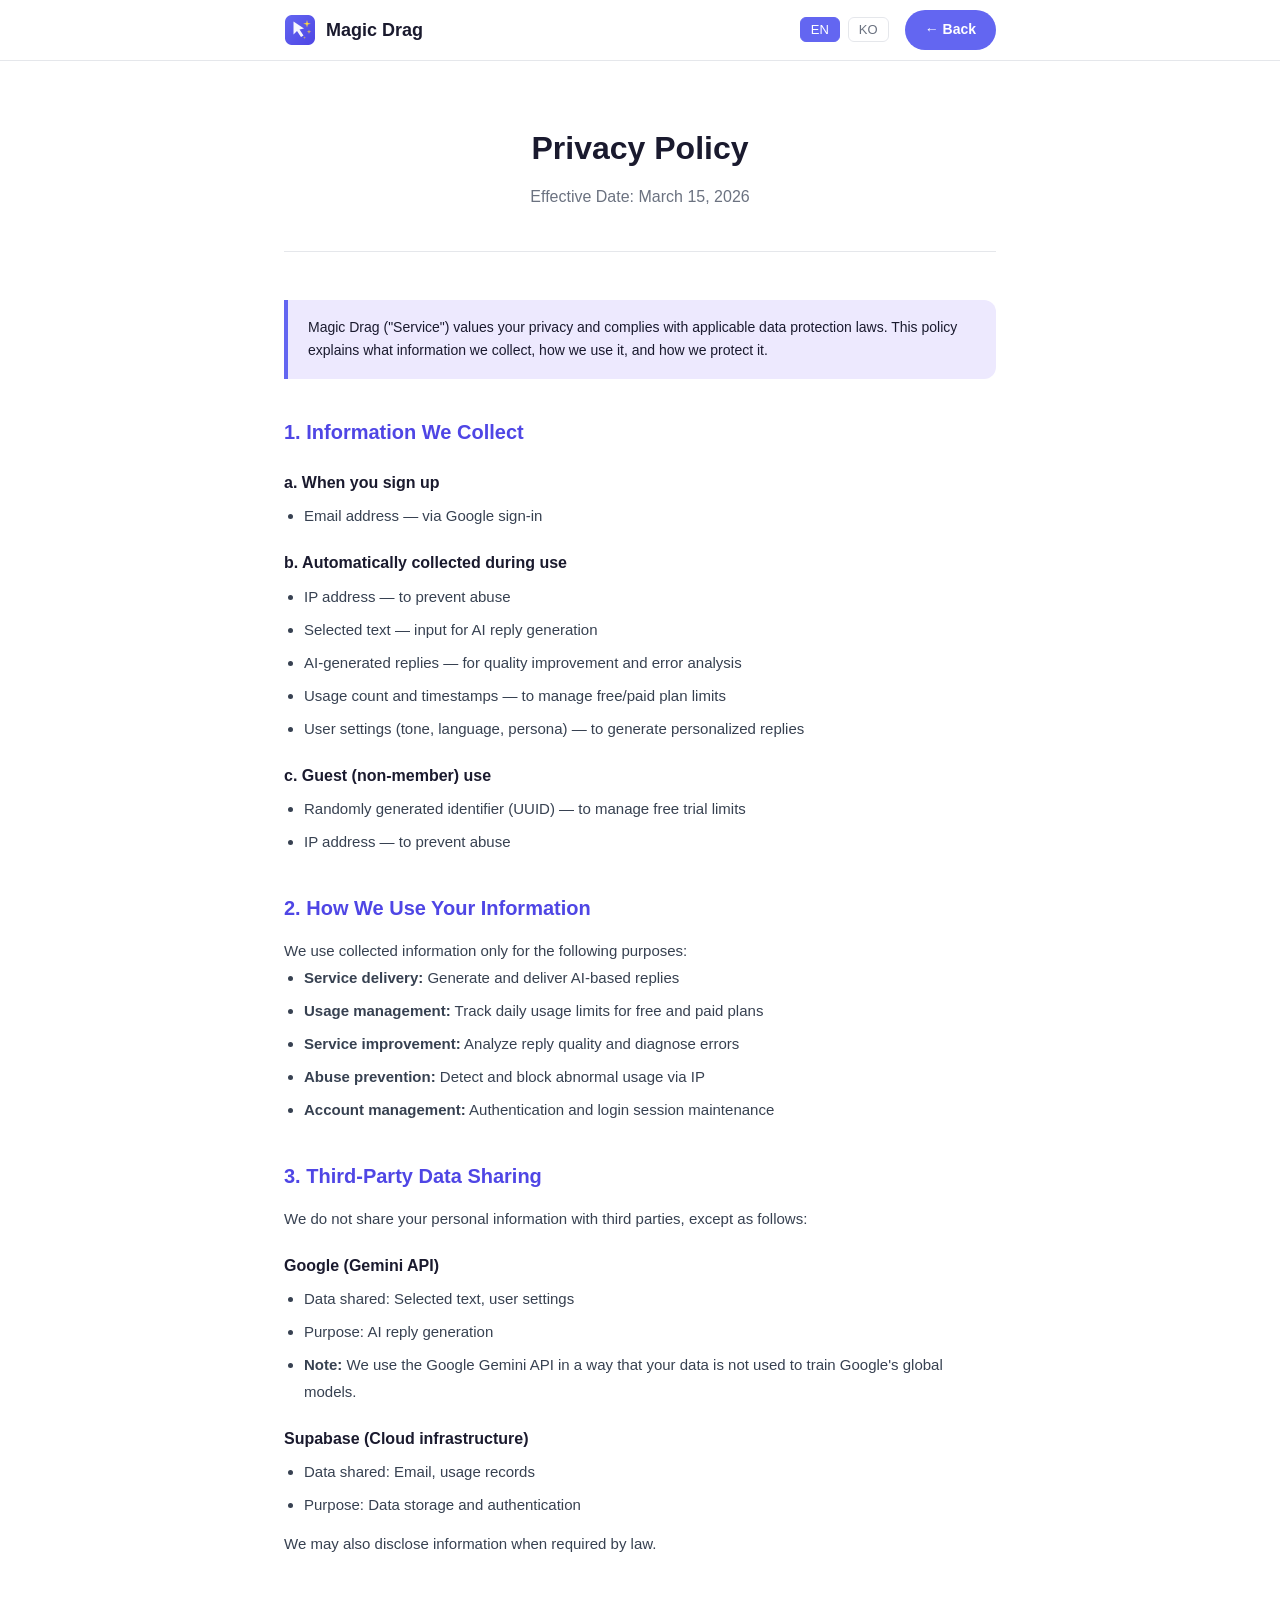
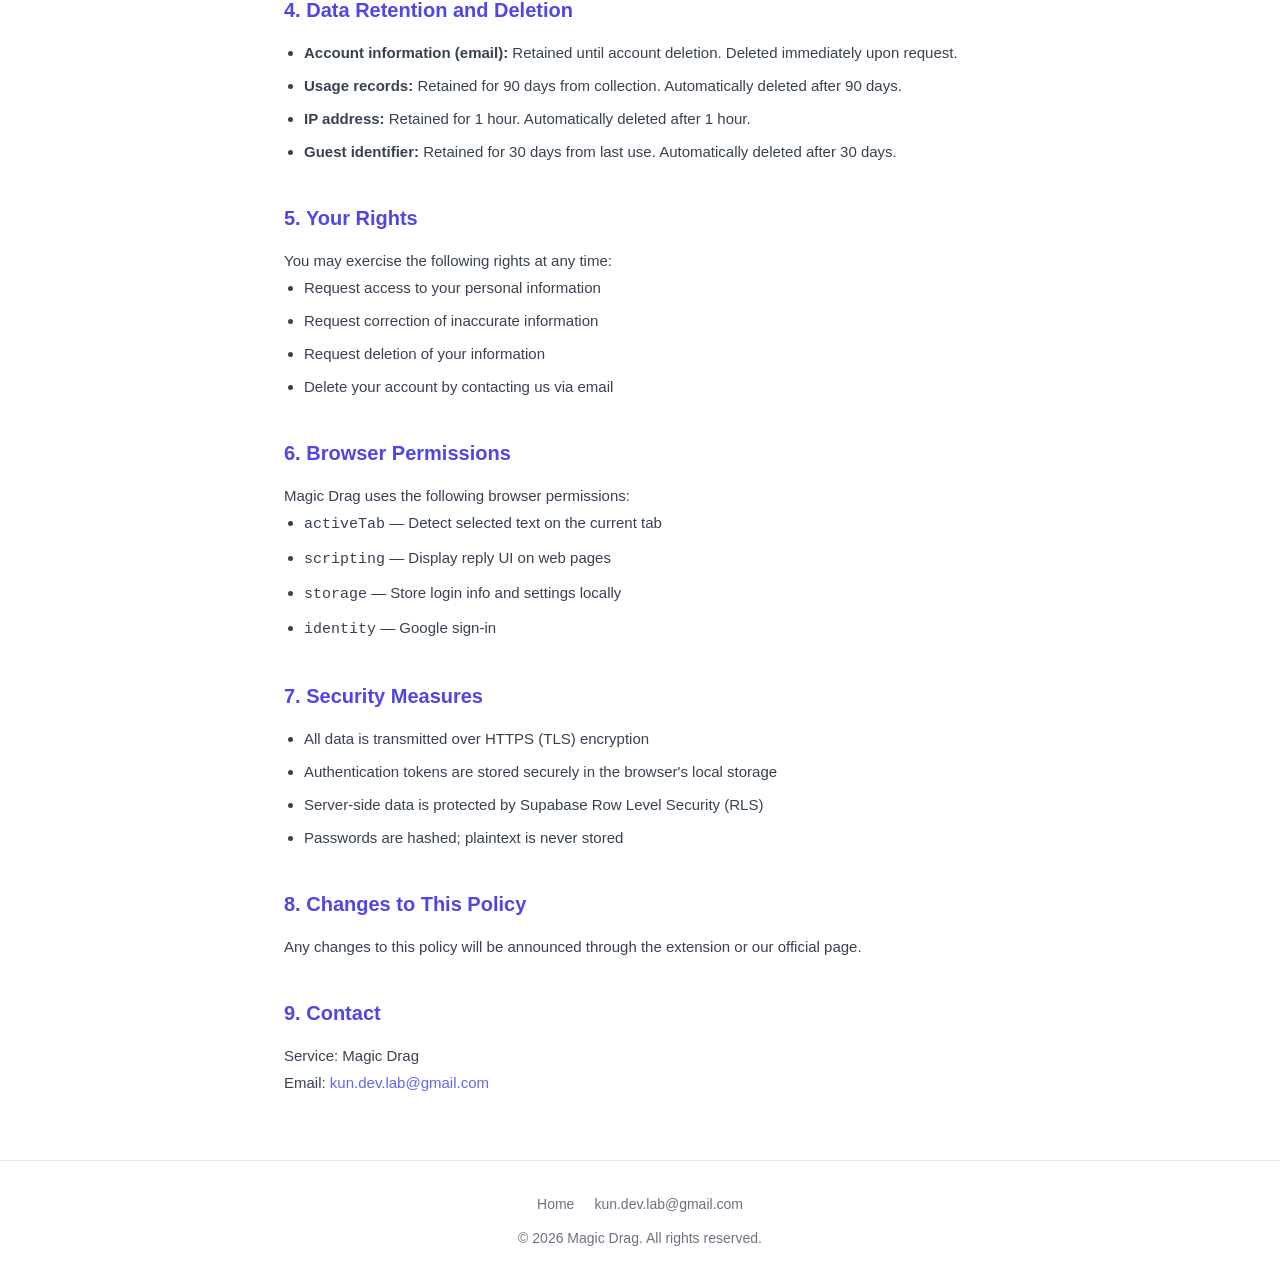
==== privacy.html @ 1cdbdd1b "first commit" ====
<!DOCTYPE html>
<html lang="en">
<head>
    <!-- Google Tag Manager -->
<script>(function(w,d,s,l,i){w[l]=w[l]||[];w[l].push({'gtm.start':
new Date().getTime(),event:'gtm.js'});var f=d.getElementsByTagName(s)[0],
j=d.createElement(s),dl=l!='dataLayer'?'&l='+l:'';j.async=true;j.src=
'https://www.googletagmanager.com/gtm.js?id='+i+dl;f.parentNode.insertBefore(j,f);
})(window,document,'script','dataLayer','GTM-PHXSKF7Q');</script>
<!-- End Google Tag Manager -->
  <meta charset="UTF-8" />
  <meta name="viewport" content="width=device-width, initial-scale=1.0" />
  <title>Privacy Policy — Magic Drag</title>
  <link rel="icon" href="favicon.png" />
  <link rel="stylesheet" href="style.css" />
</head>
<body>
  <!-- Google Tag Manager (noscript) -->
<noscript><iframe src="https://www.googletagmanager.com/ns.html?id=GTM-PHXSKF7Q"
height="0" width="0" style="display:none;visibility:hidden"></iframe></noscript>
<!-- End Google Tag Manager (noscript) -->

<header>
  <div class="container">
    <nav class="nav">
      <a href="index.html" class="logo">
        <img src="icon-128.png" alt="Magic Drag" />
        Magic Drag
      </a>
      <div style="display:flex;align-items:center;gap:16px;">
        <div class="lang-toggle">
          <button class="lang-btn" id="btn-en" onclick="setLang('en')">EN</button>
          <button class="lang-btn" id="btn-ko" onclick="setLang('ko')">KO</button>
        </div>
        <a href="index.html" class="nav-cta" data-en="← Back" data-ko="← 홈으로">← Back</a>
      </div>
    </nav>
  </div>
</header>

<main>
  <div class="container">

    <!-- Hero -->
    <div class="policy-hero">
      <h1 data-en="Privacy Policy" data-ko="개인정보 처리방침">Privacy Policy</h1>
      <p data-en="Effective Date: March 15, 2026" data-ko="시행일: 2026년 3월 15일">Effective Date: March 15, 2026</p>
    </div>

    <!-- English -->
    <div id="content-en" class="policy-body">
      <div class="notice">
        Magic Drag ("Service") values your privacy and complies with applicable data protection laws. This policy explains what information we collect, how we use it, and how we protect it.
      </div>

      <h2>1. Information We Collect</h2>
      <h3>a. When you sign up</h3>
      <ul>
        <li>Email address — via Google sign-in</li>
      </ul>
      <h3>b. Automatically collected during use</h3>
      <ul>
        <li>IP address — to prevent abuse</li>
        <li>Selected text — input for AI reply generation</li>
        <li>AI-generated replies — for quality improvement and error analysis</li>
        <li>Usage count and timestamps — to manage free/paid plan limits</li>
        <li>User settings (tone, language, persona) — to generate personalized replies</li>
      </ul>
      <h3>c. Guest (non-member) use</h3>
      <ul>
        <li>Randomly generated identifier (UUID) — to manage free trial limits</li>
        <li>IP address — to prevent abuse</li>
      </ul>

      <h2>2. How We Use Your Information</h2>
      <p>We use collected information only for the following purposes:</p>
      <ul>
        <li><strong>Service delivery:</strong> Generate and deliver AI-based replies</li>
        <li><strong>Usage management:</strong> Track daily usage limits for free and paid plans</li>
        <li><strong>Service improvement:</strong> Analyze reply quality and diagnose errors</li>
        <li><strong>Abuse prevention:</strong> Detect and block abnormal usage via IP</li>
        <li><strong>Account management:</strong> Authentication and login session maintenance</li>
      </ul>

      <h2>3. Third-Party Data Sharing</h2>
      <p>We do not share your personal information with third parties, except as follows:</p>
      <h3>Google (Gemini API)</h3>
      <ul>
        <li>Data shared: Selected text, user settings</li>
        <li>Purpose: AI reply generation</li>
        <li><strong>Note:</strong> We use the Google Gemini API in a way that your data is not used to train Google's global models.</li>
      </ul>
      <h3>Supabase (Cloud infrastructure)</h3>
      <ul>
        <li>Data shared: Email, usage records</li>
        <li>Purpose: Data storage and authentication</li>
      </ul>
      <p>We may also disclose information when required by law.</p>

      <h2>4. Data Retention and Deletion</h2>
      <ul>
        <li><strong>Account information (email):</strong> Retained until account deletion. Deleted immediately upon request.</li>
        <li><strong>Usage records:</strong> Retained for 90 days from collection. Automatically deleted after 90 days.</li>
        <li><strong>IP address:</strong> Retained for 1 hour. Automatically deleted after 1 hour.</li>
        <li><strong>Guest identifier:</strong> Retained for 30 days from last use. Automatically deleted after 30 days.</li>
      </ul>

      <h2>5. Your Rights</h2>
      <p>You may exercise the following rights at any time:</p>
      <ul>
        <li>Request access to your personal information</li>
        <li>Request correction of inaccurate information</li>
        <li>Request deletion of your information</li>
        <li>Delete your account by contacting us via email</li>
      </ul>

      <h2>6. Browser Permissions</h2>
      <p>Magic Drag uses the following browser permissions:</p>
      <ul>
        <li><code>activeTab</code> — Detect selected text on the current tab</li>
        <li><code>scripting</code> — Display reply UI on web pages</li>
        <li><code>storage</code> — Store login info and settings locally</li>
        <li><code>identity</code> — Google sign-in</li>
      </ul>

      <h2>7. Security Measures</h2>
      <ul>
        <li>All data is transmitted over HTTPS (TLS) encryption</li>
        <li>Authentication tokens are stored securely in the browser's local storage</li>
        <li>Server-side data is protected by Supabase Row Level Security (RLS)</li>
        <li>Passwords are hashed; plaintext is never stored</li>
      </ul>

      <h2>8. Changes to This Policy</h2>
      <p>Any changes to this policy will be announced through the extension or our official page.</p>

      <h2>9. Contact</h2>
      <p>Service: Magic Drag<br>
      Email: <a href="mailto:kun.dev.lab@gmail.com">kun.dev.lab@gmail.com</a></p>
    </div>

    <!-- Korean -->
    <div id="content-ko" class="policy-body" style="display:none;">
      <div class="notice">
        Magic Drag (이하 "서비스")는 이용자의 개인정보를 중요하게 생각하며, 「개인정보 보호법」 등 관련 법령을 준수합니다. 본 개인정보 처리방침은 서비스가 어떤 정보를 수집하고, 어떻게 이용·보관·파기하는지 안내합니다.
      </div>

      <h2>1. 수집하는 개인정보 항목</h2>
      <h3>가. 회원가입 시</h3>
      <ul>
        <li>이메일 주소 — Google 소셜 로그인</li>
      </ul>
      <h3>나. 서비스 이용 중 자동 수집</h3>
      <ul>
        <li>IP 주소 — 비정상 이용 방지(남용 탐지)</li>
        <li>사용자가 선택한 텍스트 — AI 답변 생성을 위한 입력값</li>
        <li>AI 생성 답변 — 서비스 품질 개선 및 오류 분석</li>
        <li>서비스 이용 횟수·일시 — 무료/유료 플랜 사용량 관리</li>
        <li>사용자 설정값 (톤, 언어, 페르소나) — 맞춤형 답변 생성</li>
      </ul>
      <h3>다. 비회원(게스트) 이용 시</h3>
      <ul>
        <li>임의 생성 식별자 (UUID) — 무료 체험 횟수 관리</li>
        <li>IP 주소 — 비정상 이용 방지</li>
      </ul>

      <h2>2. 개인정보의 이용 목적</h2>
      <p>수집한 정보는 다음 목적으로만 이용합니다.</p>
      <ul>
        <li><strong>서비스 제공:</strong> AI 기반 답변 생성 및 결과 전달</li>
        <li><strong>사용량 관리:</strong> 무료·유료 플랜별 일일 사용 횟수 관리</li>
        <li><strong>서비스 개선:</strong> 답변 품질 분석 및 오류 진단</li>
        <li><strong>남용 방지:</strong> IP 기반 비정상 이용 탐지 및 차단</li>
        <li><strong>계정 관리:</strong> 회원 인증, 로그인 상태 유지</li>
      </ul>

      <h2>3. 개인정보의 제3자 제공</h2>
      <p>서비스는 원칙적으로 이용자의 개인정보를 외부에 제공하지 않습니다. 다만, 다음의 경우 예외로 합니다.</p>
      <h3>Google (Gemini API)</h3>
      <ul>
        <li>제공 항목: 사용자가 선택한 텍스트, 설정값</li>
        <li>제공 목적: AI 답변 생성</li>
        <li><strong>참고:</strong> 전송된 텍스트 데이터는 Google의 AI 모델을 학습시키는 데 활용되지 않습니다.</li>
      </ul>
      <h3>Supabase (클라우드 인프라)</h3>
      <ul>
        <li>제공 항목: 이메일, 사용 기록</li>
        <li>제공 목적: 데이터 저장 및 인증</li>
      </ul>
      <p>법령에 의한 요청이 있는 경우 관련 절차에 따라 제공할 수 있습니다.</p>

      <h2>4. 개인정보의 보유 및 파기</h2>
      <ul>
        <li><strong>회원 정보 (이메일):</strong> 회원 탈퇴 시까지 보유. 탈퇴 요청 후 즉시 삭제.</li>
        <li><strong>서비스 이용 기록:</strong> 수집일로부터 90일 보유. 90일 경과 후 자동 삭제.</li>
        <li><strong>IP 주소:</strong> 수집일로부터 1시간 보유. 1시간 경과 후 자동 삭제.</li>
        <li><strong>게스트 식별자:</strong> 최종 이용일로부터 30일 보유. 30일 경과 후 자동 삭제.</li>
      </ul>

      <h2>5. 이용자의 권리</h2>
      <p>이용자는 언제든지 다음의 권리를 행사할 수 있습니다.</p>
      <ul>
        <li>열람 요청: 본인의 개인정보 처리 현황을 확인할 수 있습니다.</li>
        <li>수정 요청: 잘못된 개인정보의 정정을 요청할 수 있습니다.</li>
        <li>삭제 요청: 개인정보의 삭제를 요청할 수 있습니다.</li>
        <li>회원 탈퇴: 이메일로 탈퇴를 요청할 수 있습니다.</li>
      </ul>

      <h2>6. 브라우저 권한 안내</h2>
      <p>Magic Drag 확장 프로그램은 다음 브라우저 권한을 사용합니다.</p>
      <ul>
        <li><code>activeTab</code> — 현재 탭에서 선택한 텍스트 감지</li>
        <li><code>scripting</code> — 웹페이지에 답변 UI 표시</li>
        <li><code>storage</code> — 로그인 정보 및 설정값 로컬 저장</li>
        <li><code>identity</code> — Google 소셜 로그인</li>
      </ul>

      <h2>7. 개인정보 보호를 위한 기술적 조치</h2>
      <ul>
        <li>모든 데이터 전송은 HTTPS(TLS) 암호화를 적용합니다.</li>
        <li>인증 토큰은 브라우저 로컬 저장소에 보관됩니다.</li>
        <li>서버 측 데이터는 Supabase의 Row Level Security(RLS) 정책으로 보호됩니다.</li>
        <li>비밀번호는 해시 처리되어 저장되며, 원문은 보관하지 않습니다.</li>
      </ul>

      <h2>8. 개인정보 처리방침의 변경</h2>
      <p>본 방침이 변경되는 경우, 변경 사항을 확장 프로그램 내 또는 공식 페이지를 통해 공지합니다.</p>

      <h2>9. 문의처</h2>
      <p>서비스명: Magic Drag<br>
      이메일: <a href="mailto:kun.dev.lab@gmail.com">kun.dev.lab@gmail.com</a></p>
    </div>

    <div style="height: 64px;"></div>
  </div>
</main>

<footer>
  <div class="container">
    <div class="footer-links">
      <a href="index.html" data-en="Home" data-ko="홈">Home</a>
      <a href="mailto:kun.dev.lab@gmail.com">kun.dev.lab@gmail.com</a>
    </div>
    <p>© 2026 Magic Drag. All rights reserved.</p>
  </div>
</footer>

<script>
  const ko = ['ko', 'ko-KR', 'ko-kr'];
  let currentLang = ko.includes(navigator.language) ? 'ko' : 'en';

  function applyLang(lang) {
    currentLang = lang;
    document.documentElement.lang = lang;

    document.getElementById('content-en').style.display = lang === 'en' ? '' : 'none';
    document.getElementById('content-ko').style.display = lang === 'ko' ? '' : 'none';

    document.querySelectorAll('[data-en][data-ko]').forEach(el => {
      const val = el.getAttribute('data-' + lang);
      if (val !== null) el.innerHTML = val;
    });

    document.getElementById('btn-en').classList.toggle('active', lang === 'en');
    document.getElementById('btn-ko').classList.toggle('active', lang === 'ko');
  }

  function setLang(lang) {
    localStorage.setItem('md_lang', lang);
    applyLang(lang);
  }

  const saved = localStorage.getItem('md_lang');
  applyLang(saved || currentLang);
</script>
</body>
</html>
---- style.css ----
/* =====================
   Reset & Base
   ===================== */
*, *::before, *::after { box-sizing: border-box; margin: 0; padding: 0; }

:root {
  --primary: #6366f1;
  --primary-dark: #4f46e5;
  --accent: #FFD93D;
  --text: #1a1a2e;
  --text-muted: #6b7280;
  --bg: #ffffff;
  --bg-section: #f8f7ff;
  --border: #e5e7eb;
  --radius: 16px;
  --shadow: 0 4px 24px rgba(99,102,241,0.10);
}

body {
  font-family: -apple-system, BlinkMacSystemFont, 'Segoe UI', 'Noto Sans KR', sans-serif;
  color: var(--text);
  background: var(--bg);
  line-height: 1.7;
  -webkit-font-smoothing: antialiased;
}

a { color: var(--primary); text-decoration: none; }
a:hover { text-decoration: underline; }

/* =====================
   Layout
   ===================== */
.container { max-width: 760px; margin: 0 auto; padding: 0 24px; }

/* =====================
   Header / Nav
   ===================== */
header {
  position: sticky;
  top: 0;
  background: rgba(255,255,255,0.92);
  backdrop-filter: blur(12px);
  border-bottom: 1px solid var(--border);
  z-index: 100;
}

.nav {
  display: flex;
  align-items: center;
  justify-content: space-between;
  height: 60px;
}

.logo {
  display: flex;
  align-items: center;
  gap: 10px;
  font-weight: 700;
  font-size: 18px;
  color: var(--text);
  text-decoration: none;
}

.logo img { width: 32px; height: 32px; border-radius: 8px; }

.nav-cta {
  background: var(--primary);
  color: #fff !important;
  padding: 8px 20px;
  border-radius: 99px;
  font-weight: 600;
  font-size: 14px;
  text-decoration: none !important;
  transition: background 0.2s;
}
.nav-cta:hover { background: var(--primary-dark); text-decoration: none !important; }

/* =====================
   Hero
   ===================== */
.hero {
  text-align: center;
  padding: 80px 0 64px;
}

.hero-badge {
  display: inline-block;
  background: #ede9fe;
  color: var(--primary-dark);
  font-size: 13px;
  font-weight: 600;
  padding: 4px 14px;
  border-radius: 99px;
  margin-bottom: 24px;
}

.hero h1 {
  font-size: clamp(32px, 6vw, 52px);
  font-weight: 800;
  line-height: 1.2;
  letter-spacing: -0.02em;
  margin-bottom: 20px;
  background: linear-gradient(135deg, var(--primary), var(--primary-dark));
  -webkit-background-clip: text;
  -webkit-text-fill-color: transparent;
  background-clip: text;
}

.hero p {
  font-size: clamp(16px, 2.5vw, 20px);
  color: var(--text-muted);
  max-width: 520px;
  margin: 0 auto 36px;
}

.hero-btns {
  display: flex;
  gap: 12px;
  justify-content: center;
  flex-wrap: wrap;
}

.btn-primary {
  background: linear-gradient(135deg, var(--primary), var(--primary-dark));
  color: #fff;
  padding: 14px 32px;
  border-radius: 99px;
  font-weight: 700;
  font-size: 16px;
  text-decoration: none;
  box-shadow: 0 4px 16px rgba(99,102,241,0.35);
  transition: transform 0.15s, box-shadow 0.15s;
}
.btn-primary:hover { transform: translateY(-2px); box-shadow: 0 8px 24px rgba(99,102,241,0.40); text-decoration: none; }

.btn-secondary {
  background: transparent;
  color: var(--primary);
  padding: 14px 32px;
  border-radius: 99px;
  font-weight: 600;
  font-size: 16px;
  border: 2px solid var(--primary);
  text-decoration: none;
  transition: background 0.15s;
}
.btn-secondary:hover { background: #ede9fe; text-decoration: none; }

/* =====================
   Demo GIF / Screenshot
   ===================== */
.hero-demo {
  margin: 48px auto 0;
  max-width: 600px;
  border-radius: 20px;
  overflow: hidden;
  box-shadow: 0 16px 48px rgba(99,102,241,0.18);
  border: 1px solid var(--border);
  background: var(--bg-section);
  aspect-ratio: 16/9;
  display: flex;
  align-items: center;
  justify-content: center;
  color: var(--text-muted);
  font-size: 14px;
}

/* =====================
   Section
   ===================== */
section { padding: 64px 0; }
section:nth-child(even) { background: var(--bg-section); }

.section-label {
  font-size: 13px;
  font-weight: 700;
  text-transform: uppercase;
  letter-spacing: 0.08em;
  color: var(--primary);
  margin-bottom: 12px;
}

.section-title {
  font-size: clamp(24px, 4vw, 36px);
  font-weight: 800;
  margin-bottom: 12px;
  letter-spacing: -0.02em;
}

.section-sub {
  color: var(--text-muted);
  font-size: 16px;
  margin-bottom: 40px;
}

/* =====================
   Cards Grid
   ===================== */
.cards {
  display: grid;
  grid-template-columns: repeat(auto-fit, minmax(200px, 1fr));
  gap: 20px;
}

.card {
  background: var(--bg);
  border: 1px solid var(--border);
  border-radius: var(--radius);
  padding: 28px 24px;
  box-shadow: var(--shadow);
}

.card-icon {
  font-size: 32px;
  margin-bottom: 14px;
}

.card h3 {
  font-size: 17px;
  font-weight: 700;
  margin-bottom: 8px;
}

.card p {
  font-size: 14px;
  color: var(--text-muted);
  line-height: 1.6;
}

/* =====================
   Steps
   ===================== */
.steps { display: flex; flex-direction: column; gap: 24px; }

.step {
  display: flex;
  gap: 20px;
  align-items: flex-start;
}

.step-num {
  width: 40px;
  height: 40px;
  border-radius: 50%;
  background: linear-gradient(135deg, var(--primary), var(--primary-dark));
  color: #fff;
  font-weight: 800;
  font-size: 18px;
  display: flex;
  align-items: center;
  justify-content: center;
  flex-shrink: 0;
}

.step-content h3 { font-size: 18px; font-weight: 700; margin-bottom: 4px; }
.step-content p { font-size: 15px; color: var(--text-muted); }

/* =====================
   Pricing
   ===================== */
.pricing-grid {
  display: grid;
  grid-template-columns: repeat(auto-fit, minmax(240px, 1fr));
  gap: 24px;
}

.plan {
  border: 2px solid var(--border);
  border-radius: var(--radius);
  padding: 32px 28px;
  position: relative;
}

.plan.featured {
  border-color: var(--primary);
  box-shadow: 0 0 0 4px rgba(99,102,241,0.10);
}

.plan-badge {
  position: absolute;
  top: -13px;
  left: 50%;
  transform: translateX(-50%);
  background: var(--primary);
  color: #fff;
  font-size: 12px;
  font-weight: 700;
  padding: 3px 14px;
  border-radius: 99px;
}

.plan-name { font-size: 20px; font-weight: 800; margin-bottom: 6px; }
.plan-price { font-size: 32px; font-weight: 800; margin-bottom: 20px; color: var(--primary); }
.plan-price span { font-size: 16px; font-weight: 400; color: var(--text-muted); }

.plan ul { list-style: none; display: flex; flex-direction: column; gap: 10px; }
.plan ul li { font-size: 15px; display: flex; gap: 8px; align-items: flex-start; }
.plan ul li::before { content: "✓"; color: var(--primary); font-weight: 700; flex-shrink: 0; }

.plan-cta {
  display: block;
  margin-top: 28px;
  text-align: center;
  padding: 12px;
  border-radius: 10px;
  font-weight: 700;
  font-size: 15px;
  background: var(--primary);
  color: #fff;
  text-decoration: none;
  transition: background 0.2s;
}
.plan-cta:hover { background: var(--primary-dark); text-decoration: none; }

.plan-cta.outline {
  background: transparent;
  color: var(--primary);
  border: 2px solid var(--primary);
}
.plan-cta.outline:hover { background: #ede9fe; }

/* =====================
   FAQ
   ===================== */
.faq { display: flex; flex-direction: column; gap: 16px; }

.faq-item {
  border: 1px solid var(--border);
  border-radius: 12px;
  padding: 20px 24px;
}

.faq-item h3 { font-size: 16px; font-weight: 700; margin-bottom: 8px; }
.faq-item p { font-size: 15px; color: var(--text-muted); }

/* =====================
   CTA Banner
   ===================== */
.cta-banner {
  text-align: center;
  background: linear-gradient(135deg, var(--primary), var(--primary-dark));
  color: #fff;
  padding: 64px 24px;
}

.cta-banner h2 {
  font-size: clamp(24px, 4vw, 36px);
  font-weight: 800;
  margin-bottom: 12px;
}

.cta-banner p { font-size: 17px; opacity: 0.85; margin-bottom: 32px; }

.btn-white {
  background: #fff;
  color: var(--primary-dark);
  padding: 14px 36px;
  border-radius: 99px;
  font-weight: 700;
  font-size: 16px;
  text-decoration: none;
  transition: transform 0.15s;
}
.btn-white:hover { transform: translateY(-2px); text-decoration: none; }

/* =====================
   Footer
   ===================== */
footer {
  border-top: 1px solid var(--border);
  padding: 32px 0;
  text-align: center;
  color: var(--text-muted);
  font-size: 14px;
}

footer a { color: var(--text-muted); }
footer a:hover { color: var(--primary); }

.footer-links { display: flex; gap: 20px; justify-content: center; margin-bottom: 10px; }

/* =====================
   Privacy page
   ===================== */
.policy-hero {
  padding: 60px 0 40px;
  text-align: center;
  border-bottom: 1px solid var(--border);
  margin-bottom: 48px;
}

.policy-hero h1 { font-size: 32px; font-weight: 800; margin-bottom: 8px; }
.policy-hero p { color: var(--text-muted); }

.policy-body h2 {
  font-size: 20px;
  font-weight: 700;
  margin: 36px 0 12px;
  color: var(--primary-dark);
}

.policy-body h3 { font-size: 16px; font-weight: 700; margin: 20px 0 6px; }

.policy-body p, .policy-body li {
  font-size: 15px;
  color: #374151;
  line-height: 1.8;
}

.policy-body ul { padding-left: 20px; margin-bottom: 12px; }
.policy-body ul li { margin-bottom: 6px; }

.policy-body .notice {
  background: #ede9fe;
  border-left: 4px solid var(--primary);
  padding: 16px 20px;
  border-radius: 0 12px 12px 0;
  margin: 20px 0;
  font-size: 14px;
}

/* =====================
   Lang toggle
   ===================== */
.lang-toggle {
  display: flex;
  gap: 8px;
  align-items: center;
}

.lang-btn {
  background: none;
  border: 1px solid var(--border);
  border-radius: 6px;
  padding: 4px 10px;
  font-size: 13px;
  cursor: pointer;
  color: var(--text-muted);
  transition: all 0.15s;
}

.lang-btn.active {
  background: var(--primary);
  color: #fff;
  border-color: var(--primary);
}

/* =====================
   Responsive
   ===================== */
@media (max-width: 600px) {
  .hero { padding: 56px 0 48px; }
  .cards { grid-template-columns: 1fr; }
  .pricing-grid { grid-template-columns: 1fr; }
  .step { flex-direction: column; gap: 12px; }
}
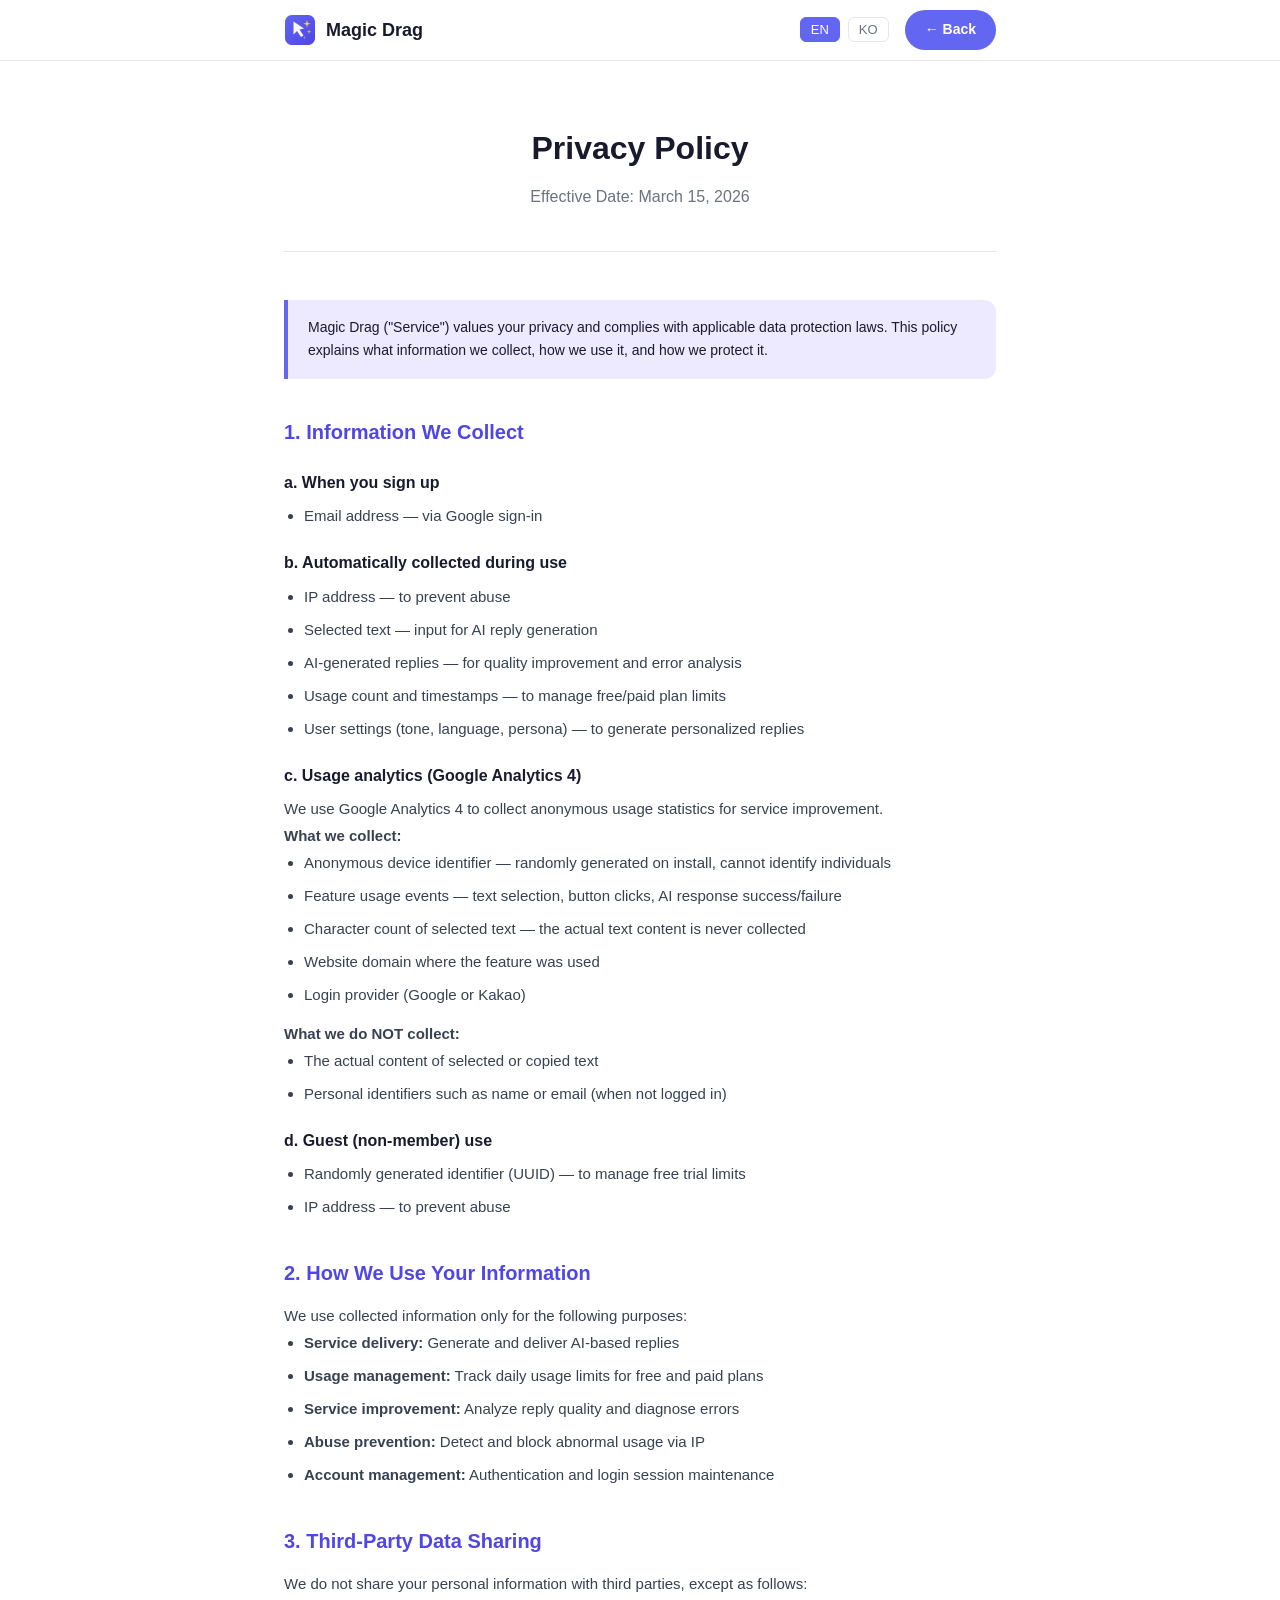
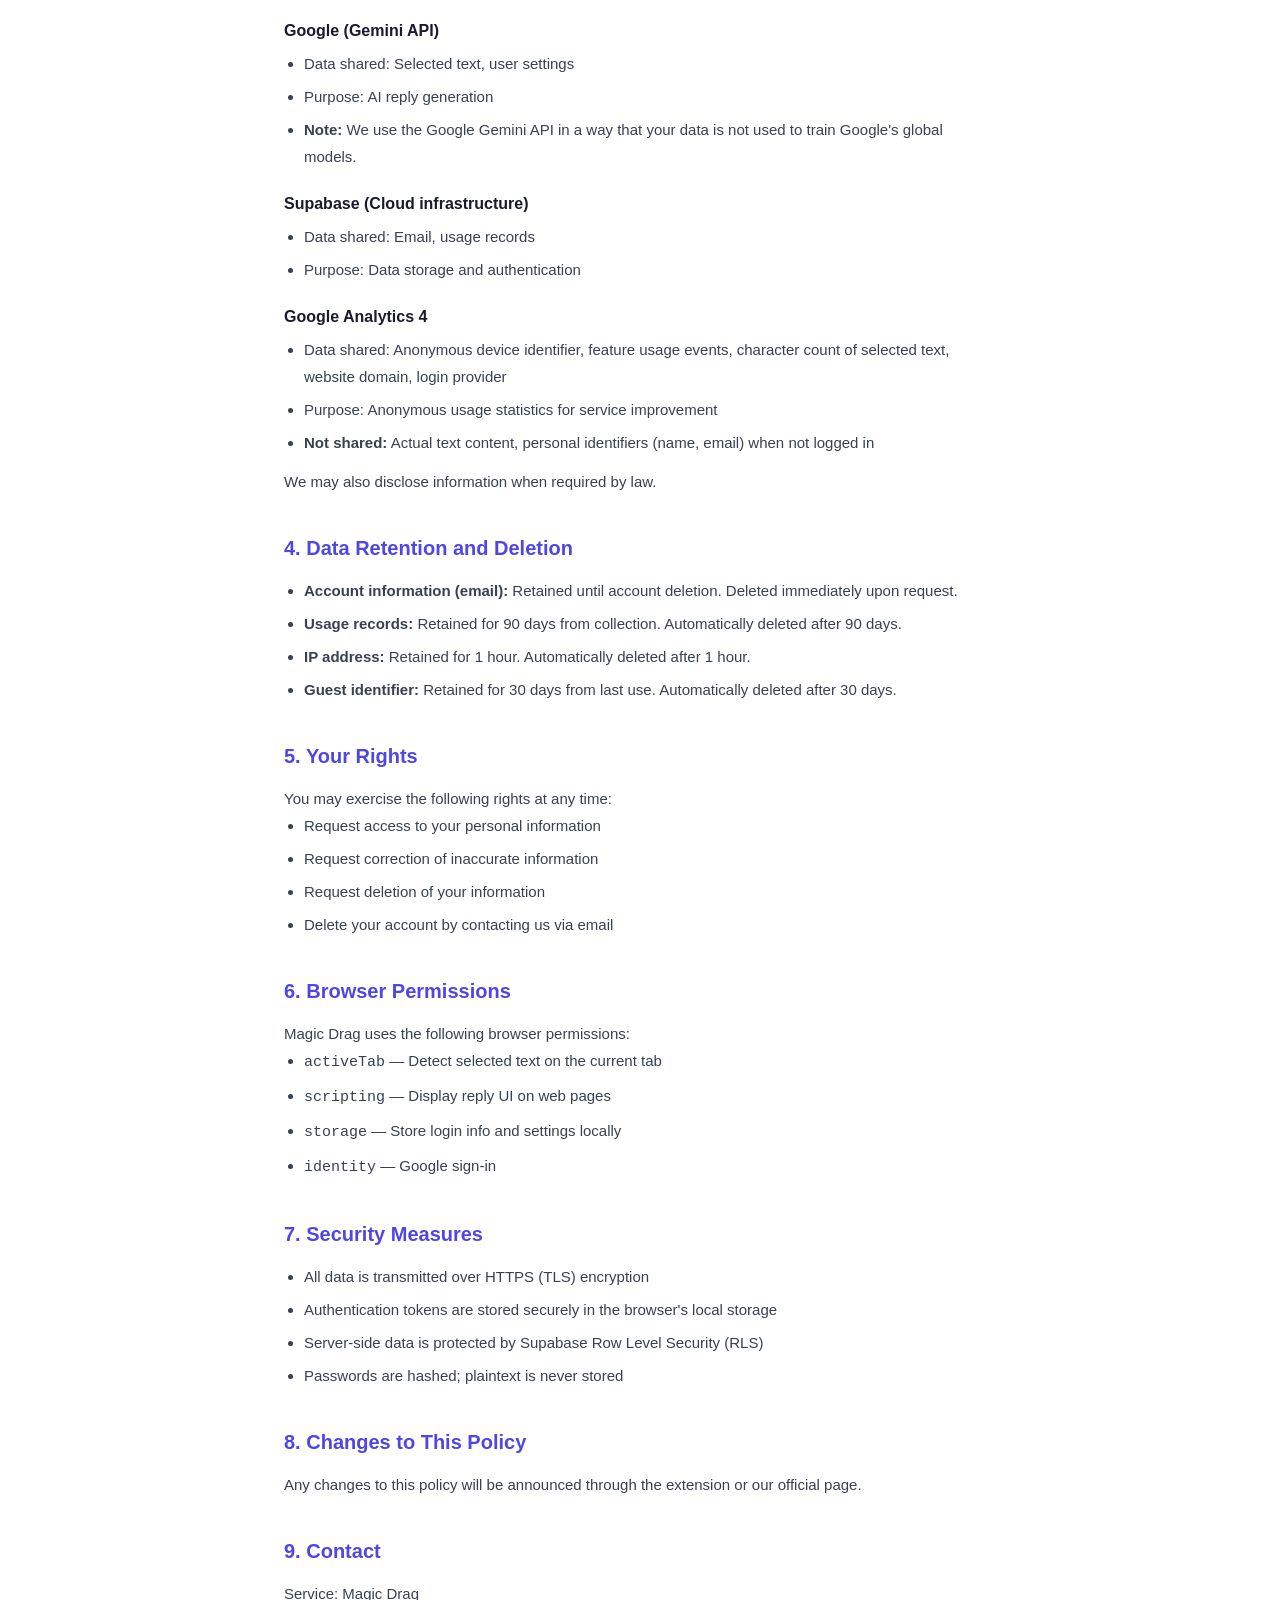
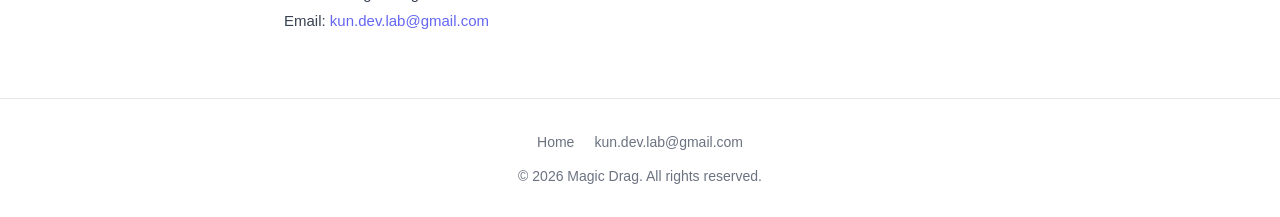
==== commit c8bab496: "update: privacy.html" ====
--- a/privacy.html
+++ b/privacy.html
@@ -11,7 +11,7 @@
   <meta charset="UTF-8" />
   <meta name="viewport" content="width=device-width, initial-scale=1.0" />
   <title>Privacy Policy — Magic Drag</title>
-  <link rel="icon" href="favicon.png" />
+  <link rel="icon" href="icon-128.png" />
   <link rel="stylesheet" href="style.css" />
 </head>
 <body>
@@ -66,7 +66,22 @@
         <li>Usage count and timestamps — to manage free/paid plan limits</li>
         <li>User settings (tone, language, persona) — to generate personalized replies</li>
       </ul>
-      <h3>c. Guest (non-member) use</h3>
+      <h3>c. Usage analytics (Google Analytics 4)</h3>
+      <p>We use Google Analytics 4 to collect anonymous usage statistics for service improvement.</p>
+      <p><strong>What we collect:</strong></p>
+      <ul>
+        <li>Anonymous device identifier — randomly generated on install, cannot identify individuals</li>
+        <li>Feature usage events — text selection, button clicks, AI response success/failure</li>
+        <li>Character count of selected text — the actual text content is never collected</li>
+        <li>Website domain where the feature was used</li>
+        <li>Login provider (Google or Kakao)</li>
+      </ul>
+      <p><strong>What we do NOT collect:</strong></p>
+      <ul>
+        <li>The actual content of selected or copied text</li>
+        <li>Personal identifiers such as name or email (when not logged in)</li>
+      </ul>
+      <h3>d. Guest (non-member) use</h3>
       <ul>
         <li>Randomly generated identifier (UUID) — to manage free trial limits</li>
         <li>IP address — to prevent abuse</li>
@@ -95,6 +110,12 @@
         <li>Data shared: Email, usage records</li>
         <li>Purpose: Data storage and authentication</li>
       </ul>
+      <h3>Google Analytics 4</h3>
+      <ul>
+        <li>Data shared: Anonymous device identifier, feature usage events, character count of selected text, website domain, login provider</li>
+        <li>Purpose: Anonymous usage statistics for service improvement</li>
+        <li><strong>Not shared:</strong> Actual text content, personal identifiers (name, email) when not logged in</li>
+      </ul>
       <p>We may also disclose information when required by law.</p>
 
       <h2>4. Data Retention and Deletion</h2>
@@ -158,7 +179,22 @@
         <li>서비스 이용 횟수·일시 — 무료/유료 플랜 사용량 관리</li>
         <li>사용자 설정값 (톤, 언어, 페르소나) — 맞춤형 답변 생성</li>
       </ul>
-      <h3>다. 비회원(게스트) 이용 시</h3>
+      <h3>다. 사용 데이터 수집 (Google Analytics 4)</h3>
+      <p>서비스 개선을 위해 Google Analytics 4를 사용하여 익명 사용 통계를 수집합니다.</p>
+      <p><strong>수집하는 정보:</strong></p>
+      <ul>
+        <li>기기별 익명 식별자 — 설치 시 자동 생성되는 랜덤 ID, 개인 식별 불가</li>
+        <li>기능 사용 이벤트 — 텍스트 선택, 버튼 클릭, AI 응답 성공/실패 여부</li>
+        <li>선택한 텍스트의 글자 수 — 텍스트 내용 자체는 수집하지 않음</li>
+        <li>기능을 사용한 웹사이트 도메인</li>
+        <li>로그인 제공업체 (Google 또는 Kakao)</li>
+      </ul>
+      <p><strong>수집하지 않는 정보:</strong></p>
+      <ul>
+        <li>선택하거나 복사한 텍스트의 실제 내용</li>
+        <li>이름, 이메일 등 개인 식별 정보 (로그인하지 않은 경우)</li>
+      </ul>
+      <h3>라. 비회원(게스트) 이용 시</h3>
       <ul>
         <li>임의 생성 식별자 (UUID) — 무료 체험 횟수 관리</li>
         <li>IP 주소 — 비정상 이용 방지</li>
@@ -186,6 +222,12 @@
       <ul>
         <li>제공 항목: 이메일, 사용 기록</li>
         <li>제공 목적: 데이터 저장 및 인증</li>
+      </ul>
+      <h3>Google Analytics 4</h3>
+      <ul>
+        <li>제공 항목: 기기별 익명 식별자, 기능 사용 이벤트, 선택 텍스트 글자 수, 웹사이트 도메인, 로그인 제공업체</li>
+        <li>제공 목적: 익명 사용 통계 수집 및 서비스 개선</li>
+        <li><strong>미제공 항목:</strong> 텍스트 실제 내용, 로그인하지 않은 경우 이름·이메일 등 개인 식별 정보</li>
       </ul>
       <p>법령에 의한 요청이 있는 경우 관련 절차에 따라 제공할 수 있습니다.</p>
 
